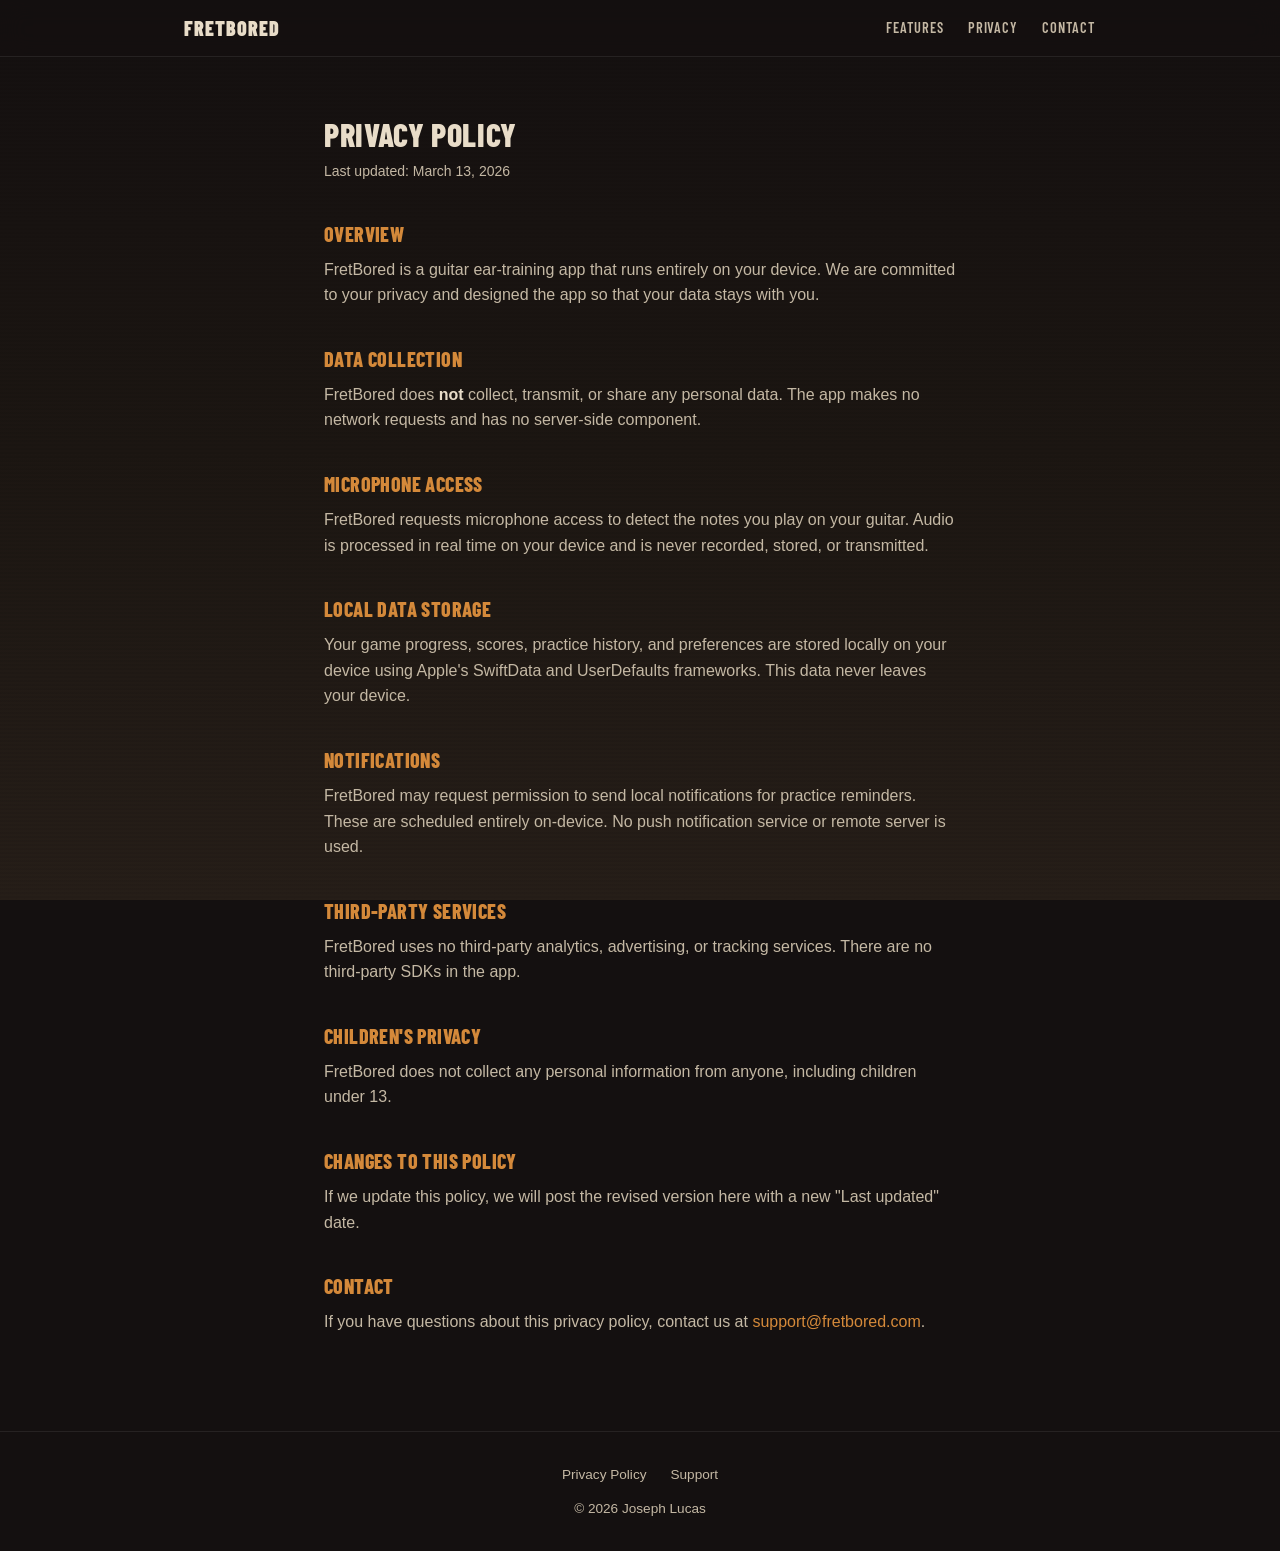
==== privacy.html @ 246f92b3 "first" ====
<!DOCTYPE html>
<html lang="en">
<head>
  <meta charset="UTF-8">
  <meta name="viewport" content="width=device-width, initial-scale=1.0">
  <title>Privacy Policy — FretBored</title>
  <meta name="description" content="FretBored privacy policy. We don't collect, transmit, or share any personal data.">
  <link rel="stylesheet" href="css/style.css">
</head>
<body>

  <nav class="site-nav">
    <div class="container">
      <a href="/" class="logo">FretBored</a>
      <ul class="nav-links">
        <li><a href="/#features">Features</a></li>
        <li><a href="privacy.html">Privacy</a></li>
        <li><a href="mailto:support@fretbored.com">Contact</a></li>
      </ul>
    </div>
  </nav>

  <div class="policy">
    <h1>Privacy Policy</h1>
    <p class="updated">Last updated: March 13, 2026</p>

    <h2>Overview</h2>
    <p>FretBored is a guitar ear-training app that runs entirely on your device. We are committed to your privacy and designed the app so that your data stays with you.</p>

    <h2>Data Collection</h2>
    <p>FretBored does <strong>not</strong> collect, transmit, or share any personal data. The app makes no network requests and has no server-side component.</p>

    <h2>Microphone Access</h2>
    <p>FretBored requests microphone access to detect the notes you play on your guitar. Audio is processed in real time on your device and is never recorded, stored, or transmitted.</p>

    <h2>Local Data Storage</h2>
    <p>Your game progress, scores, practice history, and preferences are stored locally on your device using Apple's SwiftData and UserDefaults frameworks. This data never leaves your device.</p>

    <h2>Notifications</h2>
    <p>FretBored may request permission to send local notifications for practice reminders. These are scheduled entirely on-device. No push notification service or remote server is used.</p>

    <h2>Third-Party Services</h2>
    <p>FretBored uses no third-party analytics, advertising, or tracking services. There are no third-party SDKs in the app.</p>

    <h2>Children's Privacy</h2>
    <p>FretBored does not collect any personal information from anyone, including children under 13.</p>

    <h2>Changes to This Policy</h2>
    <p>If we update this policy, we will post the revised version here with a new "Last updated" date.</p>

    <h2>Contact</h2>
    <p>If you have questions about this privacy policy, contact us at <a href="mailto:support@fretbored.com">support@fretbored.com</a>.</p>
  </div>

  <footer class="site-footer">
    <div class="container">
      <ul class="footer-links">
        <li><a href="privacy.html">Privacy Policy</a></li>
        <li><a href="mailto:support@fretbored.com">Support</a></li>
      </ul>
      <p>&copy; 2026 Joseph Lucas</p>
    </div>
  </footer>

</body>
</html>
---- css/style.css ----
/* ── FretBored — amp-style theme ── */

@import url('https://fonts.googleapis.com/css2?family=Barlow+Condensed:wght@500;600;700;800;900&display=swap');

:root {
  --bg-dark: #141010;
  --bg-mid: #1c1612;
  --bg-light: #261e18;
  --cream: #e8dcc8;
  --cream-muted: #c4b8a4;
  --amber: #d4893a;
  --amber-light: #e8a84c;
  --amber-dark: #a56a2a;
  --copper: #b87333;
  --chrome: #8a8a8a;
  --chrome-bright: #b0b0b0;
  --chrome-dark: #4a4a4a;
  --rosewood: #231b14;
  --success: #7da844;
  --panel-border: rgba(255, 255, 255, 0.08);
  --panel-bg: rgba(255, 255, 255, 0.03);
  --font-display: 'Barlow Condensed', sans-serif;
}

*, *::before, *::after { box-sizing: border-box; margin: 0; padding: 0; }

html { scroll-behavior: smooth; }

body {
  font-family: -apple-system, BlinkMacSystemFont, "Segoe UI", Roboto, Helvetica, Arial, sans-serif;
  background: var(--bg-dark);
  color: var(--cream);
  line-height: 1.6;
  min-height: 100vh;
  -webkit-font-smoothing: antialiased;
}

/* ── Tolex background texture ── */

body::before {
  content: '';
  position: fixed;
  inset: 0;
  background:
    repeating-linear-gradient(
      0deg,
      transparent,
      transparent 2px,
      rgba(0, 0, 0, 0.06) 2px,
      rgba(0, 0, 0, 0.06) 4px
    ),
    linear-gradient(180deg, var(--bg-dark) 0%, var(--bg-mid) 50%, var(--bg-light) 100%);
  z-index: -1;
  pointer-events: none;
}

/* ── Layout ── */

.container {
  max-width: 960px;
  margin: 0 auto;
  padding: 0 24px;
}

section {
  padding: 80px 0;
}

a {
  color: var(--amber);
  text-decoration: none;
  transition: color 0.2s;
}
a:hover { color: var(--amber-light); }

/* ── Typography ── */

h1, h2, h3, h4 {
  font-family: var(--font-display);
  font-weight: 800;
  line-height: 1.1;
  letter-spacing: 0.02em;
  text-transform: uppercase;
}

h1 { font-size: clamp(2.5rem, 6vw, 4rem); }
h2 { font-size: clamp(1.5rem, 4vw, 2.25rem); color: var(--amber); }
h3 { font-size: 1.2rem; color: var(--amber-light); }

/* ── Nav ── */

.site-nav {
  position: sticky;
  top: 0;
  z-index: 100;
  background: rgba(20, 16, 16, 0.85);
  backdrop-filter: blur(12px);
  -webkit-backdrop-filter: blur(12px);
  border-bottom: 1px solid var(--panel-border);
}

.site-nav .container {
  display: flex;
  align-items: center;
  justify-content: space-between;
  height: 56px;
}

.site-nav .logo {
  font-family: var(--font-display);
  font-weight: 900;
  font-size: 1.25rem;
  color: var(--cream);
  text-transform: uppercase;
  letter-spacing: 0.05em;
}

.site-nav .nav-links {
  display: flex;
  gap: 24px;
  list-style: none;
}

.site-nav .nav-links a {
  font-family: var(--font-display);
  font-weight: 600;
  font-size: 0.9rem;
  color: var(--cream-muted);
  text-transform: uppercase;
  letter-spacing: 0.06em;
  transition: color 0.2s;
}
.site-nav .nav-links a:hover { color: var(--amber); }

/* ── Hero ── */

.hero {
  text-align: center;
  padding: 100px 0 80px;
  position: relative;
}

.hero::after {
  content: '';
  position: absolute;
  top: 30%;
  left: 50%;
  transform: translate(-50%, -50%);
  width: 420px;
  height: 420px;
  background: radial-gradient(circle, rgba(212, 137, 58, 0.12) 0%, transparent 70%);
  pointer-events: none;
}

.hero .subtitle {
  font-family: var(--font-display);
  font-weight: 600;
  font-size: 1.1rem;
  color: var(--amber);
  text-transform: uppercase;
  letter-spacing: 0.15em;
  margin-bottom: 12px;
}

.hero h1 {
  margin-bottom: 20px;
}

.hero .tagline {
  font-size: 1.15rem;
  color: var(--cream-muted);
  max-width: 560px;
  margin: 0 auto 40px;
  line-height: 1.7;
}

.app-store-badge {
  display: inline-block;
  transition: opacity 0.2s, transform 0.2s;
}
.app-store-badge:hover {
  opacity: 0.85;
  transform: scale(1.03);
}
.app-store-badge img {
  height: 54px;
}

/* ── Features ── */

.features-grid {
  display: grid;
  grid-template-columns: 1fr 1fr;
  gap: 32px;
  margin-top: 48px;
}

.feature-column {
  background: var(--panel-bg);
  border: 1px solid var(--panel-border);
  border-radius: 12px;
  padding: 32px;
  transition: border-color 0.3s;
}
.feature-column:hover {
  border-color: rgba(212, 137, 58, 0.2);
}

.feature-column h3 {
  margin-bottom: 20px;
  font-size: 1.1rem;
}

.feature-list {
  list-style: none;
  display: flex;
  flex-direction: column;
  gap: 14px;
}

.feature-list li {
  display: flex;
  align-items: flex-start;
  gap: 10px;
  font-size: 0.95rem;
  color: var(--cream-muted);
  line-height: 1.5;
}

.feature-list .dot {
  flex-shrink: 0;
  width: 6px;
  height: 6px;
  margin-top: 8px;
  border-radius: 50%;
  background: var(--amber);
  box-shadow: 0 0 6px rgba(212, 137, 58, 0.5);
}

.feature-list strong {
  color: var(--cream);
}

/* ── Highlights row ── */

.highlights {
  display: grid;
  grid-template-columns: repeat(3, 1fr);
  gap: 24px;
  margin-top: 64px;
}

.highlight-card {
  text-align: center;
  padding: 28px 20px;
  background: var(--panel-bg);
  border: 1px solid var(--panel-border);
  border-radius: 12px;
}

.highlight-card .number {
  font-family: var(--font-display);
  font-weight: 900;
  font-size: 2.5rem;
  color: var(--amber);
  line-height: 1;
}

.highlight-card .label {
  font-size: 0.85rem;
  color: var(--cream-muted);
  margin-top: 6px;
  text-transform: uppercase;
  letter-spacing: 0.06em;
}

/* ── Privacy callout ── */

.privacy-callout {
  text-align: center;
  padding: 64px 0;
}

.privacy-callout .badge {
  display: inline-block;
  font-family: var(--font-display);
  font-weight: 700;
  font-size: 0.8rem;
  text-transform: uppercase;
  letter-spacing: 0.12em;
  color: var(--success);
  border: 1px solid rgba(125, 168, 68, 0.3);
  border-radius: 20px;
  padding: 6px 16px;
  margin-bottom: 20px;
}

.privacy-callout h2 {
  margin-bottom: 12px;
}

.privacy-callout p {
  color: var(--cream-muted);
  max-width: 520px;
  margin: 0 auto 24px;
}

.privacy-callout .cta-link {
  font-family: var(--font-display);
  font-weight: 700;
  text-transform: uppercase;
  letter-spacing: 0.06em;
  font-size: 0.9rem;
}

/* ── Footer ── */

.site-footer {
  border-top: 1px solid var(--panel-border);
  padding: 32px 0;
  text-align: center;
  font-size: 0.85rem;
  color: var(--cream-muted);
}

.footer-links {
  display: flex;
  justify-content: center;
  gap: 24px;
  list-style: none;
  margin-bottom: 12px;
}

.footer-links a {
  color: var(--cream-muted);
  font-size: 0.85rem;
}
.footer-links a:hover { color: var(--amber); }

/* ── Privacy policy page ── */

.policy {
  max-width: 680px;
  margin: 0 auto;
  padding: 60px 24px 80px;
}

.policy .updated {
  color: var(--cream-muted);
  font-size: 0.875rem;
  margin-bottom: 32px;
}

.policy h1 {
  font-size: 2rem;
  margin-bottom: 8px;
}

.policy h2 {
  font-size: 1.25rem;
  margin-top: 40px;
  margin-bottom: 12px;
}

.policy p {
  color: var(--cream-muted);
  margin-bottom: 16px;
}

.policy strong {
  color: var(--cream);
}

.policy a {
  color: var(--amber);
}

/* ── Responsive ── */

@media (max-width: 700px) {
  section { padding: 56px 0; }

  .features-grid {
    grid-template-columns: 1fr;
    gap: 24px;
  }

  .highlights {
    grid-template-columns: 1fr;
    gap: 16px;
  }

  .hero { padding: 72px 0 56px; }
  .hero .tagline { font-size: 1rem; }
}
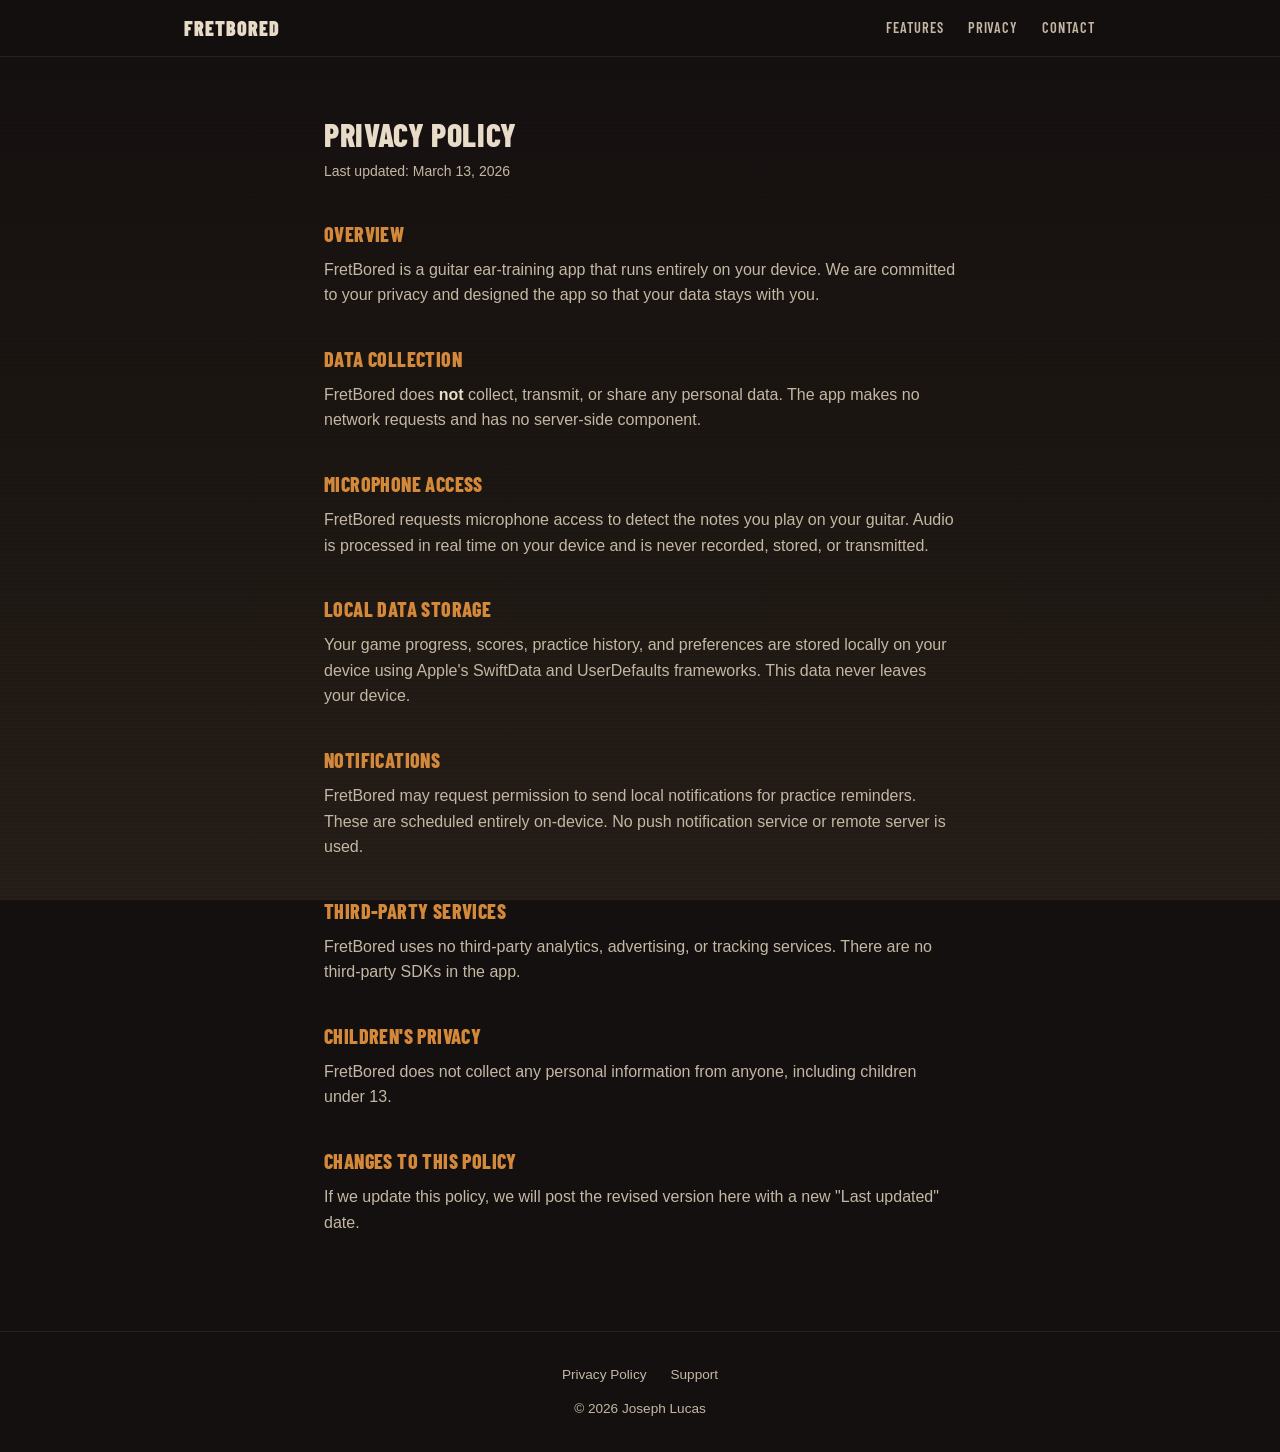
==== commit e6c853de: "Update privacy.html" ====
--- a/privacy.html
+++ b/privacy.html
@@ -47,9 +47,6 @@
 
     <h2>Changes to This Policy</h2>
     <p>If we update this policy, we will post the revised version here with a new "Last updated" date.</p>
-
-    <h2>Contact</h2>
-    <p>If you have questions about this privacy policy, contact us at <a href="mailto:support@fretbored.com">support@fretbored.com</a>.</p>
   </div>
 
   <footer class="site-footer">
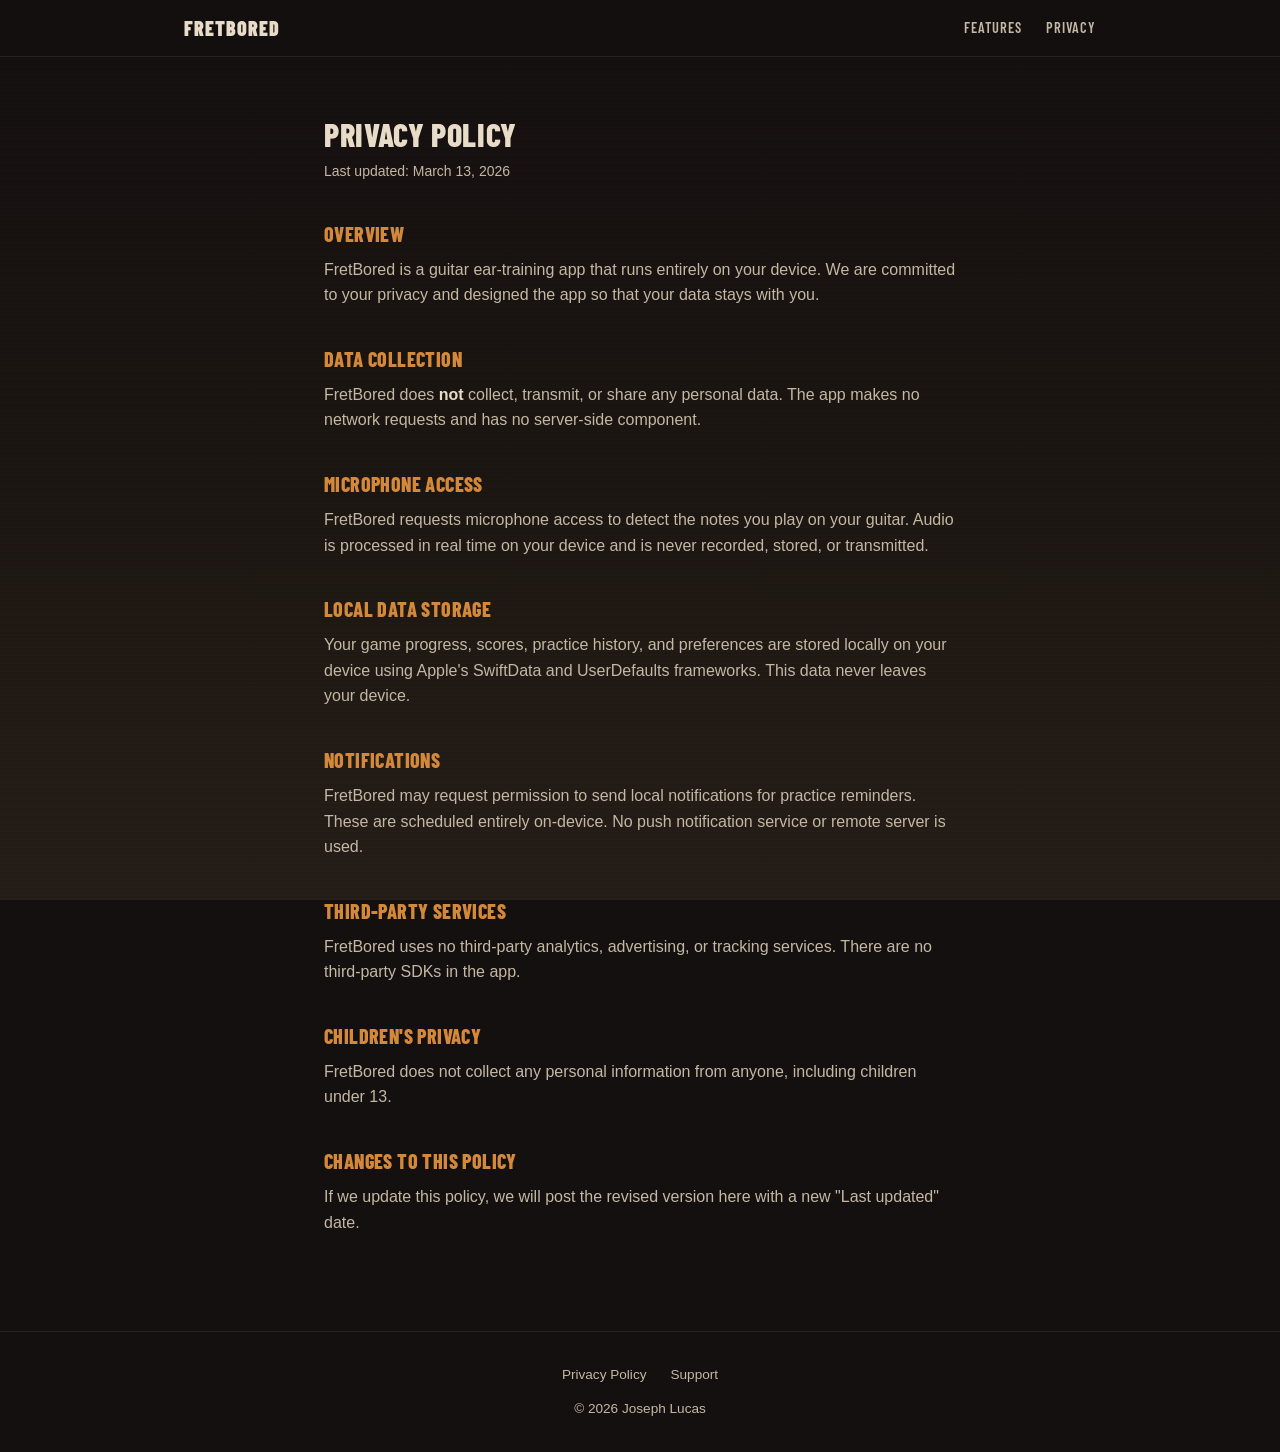
==== commit 31d19d85: "Update privacy.html" ====
--- a/privacy.html
+++ b/privacy.html
@@ -15,7 +15,6 @@
       <ul class="nav-links">
         <li><a href="/#features">Features</a></li>
         <li><a href="privacy.html">Privacy</a></li>
-        <li><a href="mailto:support@fretbored.com">Contact</a></li>
       </ul>
     </div>
   </nav>
